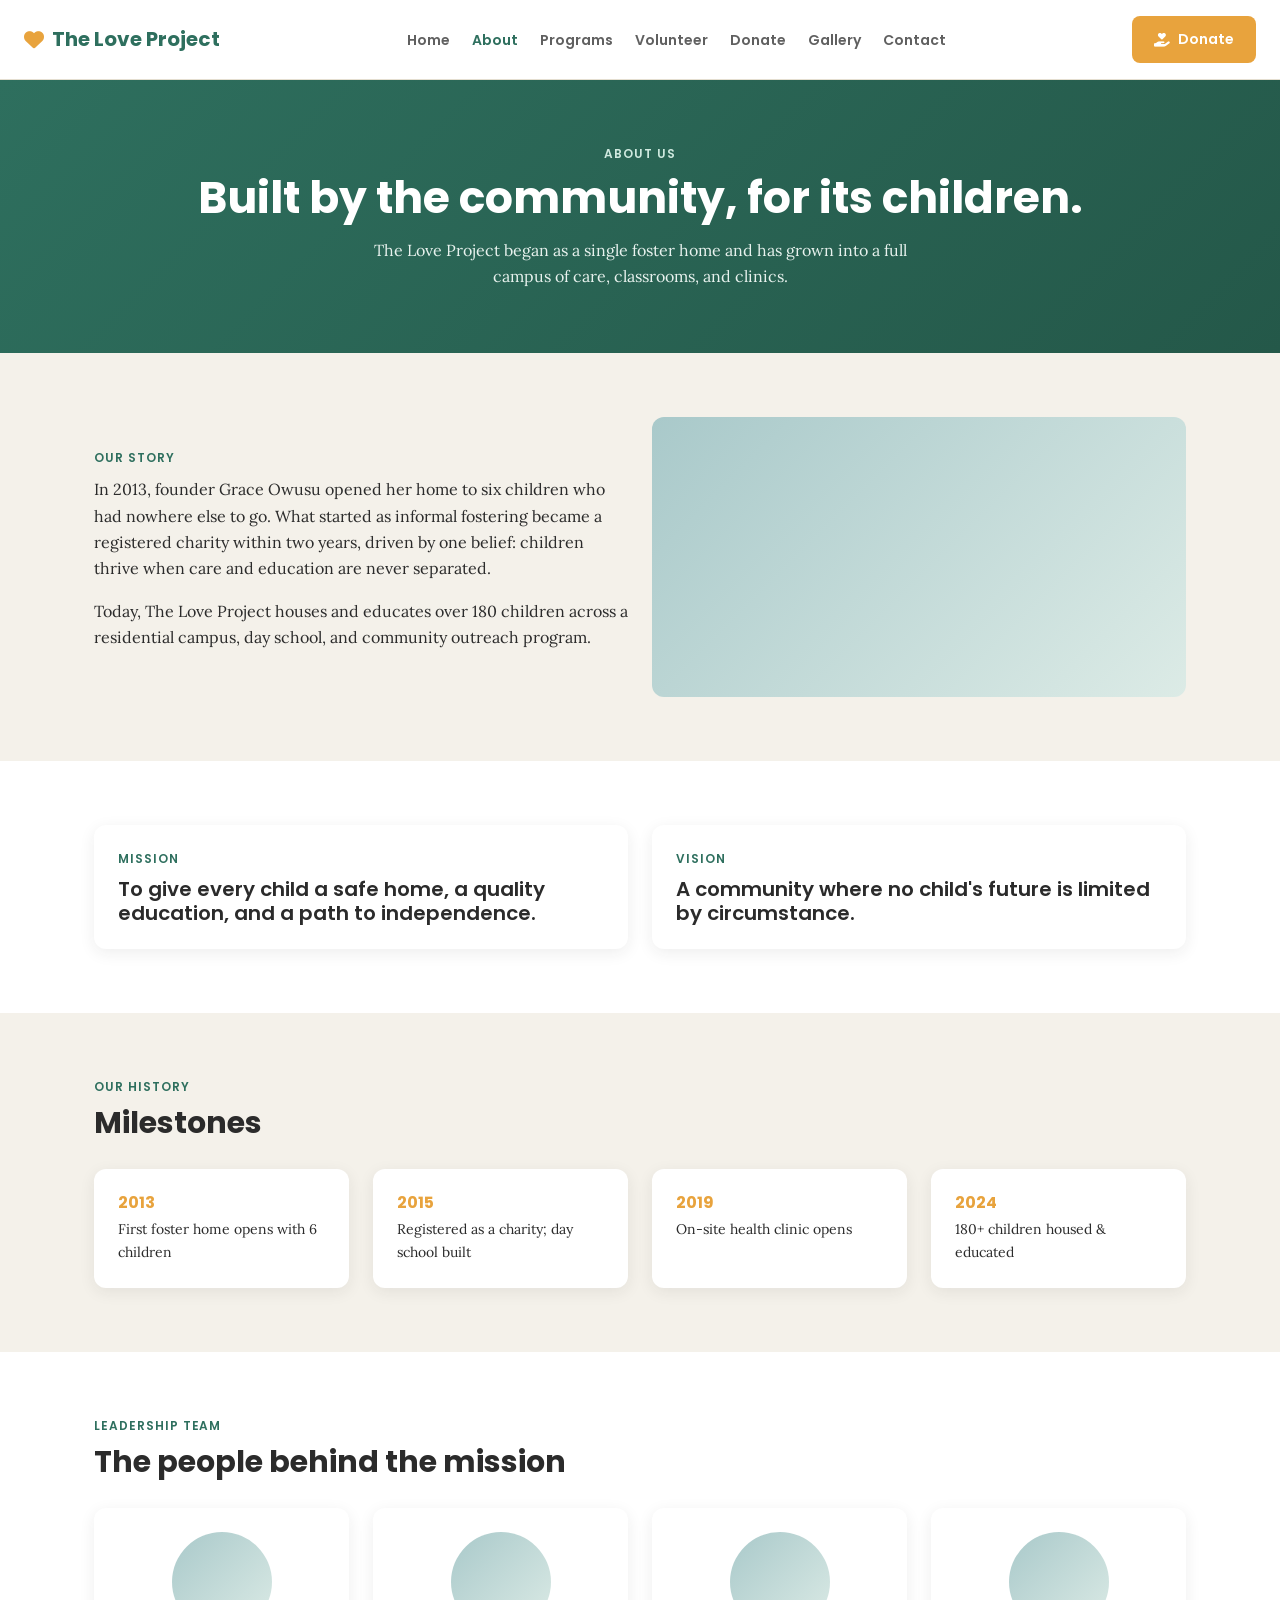
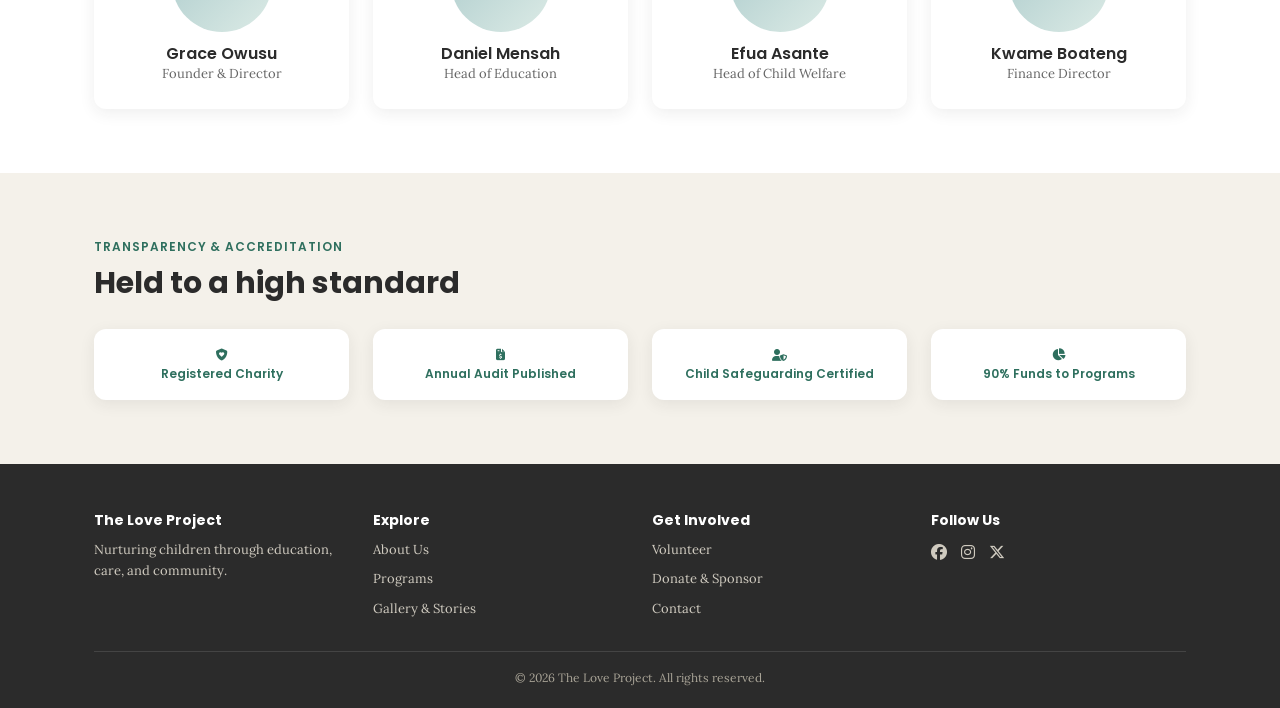
==== about.html @ d43dff1e "Initial commit: 7-page Love Project website (HTML/CSS + Font Awesome)" ====
<!DOCTYPE html>
<html lang="en">
<head>
<meta charset="UTF-8">
<meta name="viewport" content="width=device-width, initial-scale=1.0">
<title>The Love Project | About Us</title>
<link rel="preconnect" href="https://fonts.googleapis.com">
<link href="https://fonts.googleapis.com/css2?family=Poppins:wght@500;600;700&family=Lora:ital,wght@0,400;0,500;1,400&display=swap" rel="stylesheet">
<link rel="stylesheet" href="https://cdnjs.cloudflare.com/ajax/libs/font-awesome/6.5.1/css/all.min.css">
<link rel="stylesheet" href="css/style.css">
</head>
<body>

<header class="site-header">
  <a href="index.html" class="logo"><i class="fa-solid fa-heart"></i>The Love Project</a>
  <nav class="main-nav">
    <ul>
      <li><a href="index.html">Home</a></li>
      <li><a href="about.html" class="active">About</a></li>
      <li><a href="programs.html">Programs</a></li>
      <li><a href="volunteer.html">Volunteer</a></li>
      <li><a href="donate.html">Donate</a></li>
      <li><a href="gallery.html">Gallery</a></li>
      <li><a href="contact.html">Contact</a></li>
    </ul>
  </nav>
  <a href="donate.html" class="btn btn-primary"><i class="fa-solid fa-hand-holding-heart"></i>Donate</a>
</header>

<section class="page-header">
  <div class="container">
    <span class="eyebrow" style="color:#cfe9df;">About Us</span>
    <h1>Built by the community, for its children.</h1>
    <p>The Love Project began as a single foster home and has grown into a full campus of care, classrooms, and clinics.</p>
  </div>
</section>

<section class="section">
  <div class="container grid-2">
    <div>
      <span class="eyebrow">Our Story</span>
      <p>In 2013, founder Grace Owusu opened her home to six children who had nowhere else to go. What started as informal fostering became a registered charity within two years, driven by one belief: children thrive when care and education are never separated.</p>
      <p>Today, The Love Project houses and educates over 180 children across a residential campus, day school, and community outreach program.</p>
    </div>
    <div class="ph" style="height:280px;"></div>
  </div>
</section>

<section class="section section-alt">
  <div class="container grid-2" style="align-items:stretch;">
    <div class="card">
      <span class="eyebrow">Mission</span>
      <h3>To give every child a safe home, a quality education, and a path to independence.</h3>
    </div>
    <div class="card">
      <span class="eyebrow">Vision</span>
      <h3>A community where no child's future is limited by circumstance.</h3>
    </div>
  </div>
</section>

<section class="section">
  <div class="container">
    <span class="eyebrow">Our History</span>
    <h2 style="margin-bottom:28px;">Milestones</h2>
    <div class="grid-4">
      <div class="card"><div class="headfont" style="color:var(--amber);font-weight:700;">2013</div><p style="margin:6px 0 0;font-size:14px;">First foster home opens with 6 children</p></div>
      <div class="card"><div class="headfont" style="color:var(--amber);font-weight:700;">2015</div><p style="margin:6px 0 0;font-size:14px;">Registered as a charity; day school built</p></div>
      <div class="card"><div class="headfont" style="color:var(--amber);font-weight:700;">2019</div><p style="margin:6px 0 0;font-size:14px;">On-site health clinic opens</p></div>
      <div class="card"><div class="headfont" style="color:var(--amber);font-weight:700;">2024</div><p style="margin:6px 0 0;font-size:14px;">180+ children housed &amp; educated</p></div>
    </div>
  </div>
</section>

<section class="section section-alt">
  <div class="container">
    <span class="eyebrow">Leadership Team</span>
    <h2 style="margin-bottom:28px;">The people behind the mission</h2>
    <div class="grid-4">
      <div class="card text-center">
        <div class="ph ph-round" style="height:100px;width:100px;margin:0 auto 12px;"></div>
        <div class="headfont" style="font-weight:600;">Grace Owusu</div>
        <div style="font-size:13px;color:#666;">Founder &amp; Director</div>
      </div>
      <div class="card text-center">
        <div class="ph ph-round" style="height:100px;width:100px;margin:0 auto 12px;"></div>
        <div class="headfont" style="font-weight:600;">Daniel Mensah</div>
        <div style="font-size:13px;color:#666;">Head of Education</div>
      </div>
      <div class="card text-center">
        <div class="ph ph-round" style="height:100px;width:100px;margin:0 auto 12px;"></div>
        <div class="headfont" style="font-weight:600;">Efua Asante</div>
        <div style="font-size:13px;color:#666;">Head of Child Welfare</div>
      </div>
      <div class="card text-center">
        <div class="ph ph-round" style="height:100px;width:100px;margin:0 auto 12px;"></div>
        <div class="headfont" style="font-weight:600;">Kwame Boateng</div>
        <div style="font-size:13px;color:#666;">Finance Director</div>
      </div>
    </div>
  </div>
</section>

<section class="section">
  <div class="container">
    <span class="eyebrow">Transparency &amp; Accreditation</span>
    <h2 style="margin-bottom:28px;">Held to a high standard</h2>
    <div class="grid-4">
      <div class="badge"><i class="fa-solid fa-shield-heart"></i><br>Registered Charity</div>
      <div class="badge"><i class="fa-solid fa-file-invoice-dollar"></i><br>Annual Audit Published</div>
      <div class="badge"><i class="fa-solid fa-user-shield"></i><br>Child Safeguarding Certified</div>
      <div class="badge"><i class="fa-solid fa-chart-pie"></i><br>90% Funds to Programs</div>
    </div>
  </div>
</section>

<footer class="site-footer">
  <div class="container">
    <div class="grid-4">
      <div>
        <h4>The Love Project</h4>
        <p>Nurturing children through education, care, and community.</p>
      </div>
      <div>
        <h4>Explore</h4>
        <a href="about.html">About Us</a>
        <a href="programs.html">Programs</a>
        <a href="gallery.html">Gallery &amp; Stories</a>
      </div>
      <div>
        <h4>Get Involved</h4>
        <a href="volunteer.html">Volunteer</a>
        <a href="donate.html">Donate &amp; Sponsor</a>
        <a href="contact.html">Contact</a>
      </div>
      <div>
        <h4>Follow Us</h4>
        <div class="social-icons">
          <a href="#"><i class="fa-brands fa-facebook"></i></a>
          <a href="#"><i class="fa-brands fa-instagram"></i></a>
          <a href="#"><i class="fa-brands fa-x-twitter"></i></a>
        </div>
      </div>
    </div>
    <div class="footer-bottom">&copy; 2026 The Love Project. All rights reserved.</div>
  </div>
</footer>

</body>
</html>
---- css/style.css ----
/* ==========================================================
   THE LOVE PROJECT — SITE STYLESHEET
   Single shared stylesheet for all 7 pages.
   ========================================================== */

:root{
  --green:#2E6F5E;
  --green-dark:#245849;
  --amber:#E8A33D;
  --amber-dark:#CE8B29;
  --offwhite:#F4F1EA;
  --charcoal:#2B2B2B;
  --sky:#A9C9CA;
  --white:#ffffff;
  --radius:12px;
  --shadow:0 4px 16px rgba(43,43,43,.08);
  --gap:24px;
}

/* ---------- Reset ---------- */
*, *::before, *::after{ box-sizing:border-box; }
body{ margin:0; }
img{ max-width:100%; display:block; }
ul{ margin:0; padding:0; list-style:none; }
a{ color:inherit; text-decoration:none; }

/* ---------- Base typography ---------- */
body{
  font-family:'Lora', Georgia, serif;
  font-size:16px;
  line-height:1.65;
  color:var(--charcoal);
  background:var(--offwhite);
}
h1,h2,h3,h4,.headfont{
  font-family:'Poppins', Arial, sans-serif;
  color:var(--charcoal);
  margin:0;
  line-height:1.2;
}
h1{ font-size:44px; font-weight:700; }
h2{ font-size:30px; font-weight:700; }
h3{ font-size:20px; font-weight:600; }
p{ margin:0 0 16px; }
.eyebrow{
  font-family:'Poppins', Arial, sans-serif;
  font-size:12px;
  font-weight:600;
  letter-spacing:.08em;
  text-transform:uppercase;
  color:var(--green);
  margin-bottom:8px;
  display:block;
}
.section-sub{ color:#5c5747; max-width:620px; margin-bottom:32px; }

/* ---------- Layout helpers ---------- */
.container{ max-width:1140px; margin:0 auto; padding:0 24px; }
.section{ padding:64px 0; }
.section.tight{ padding:48px 0; }
.section-alt{ background:var(--white); }
.text-center{ text-align:center; }

.grid-2{ display:grid; grid-template-columns:1fr 1fr; gap:var(--gap); align-items:center; }
.grid-3{ display:grid; grid-template-columns:repeat(3,1fr); gap:var(--gap); }
.grid-4{ display:grid; grid-template-columns:repeat(4,1fr); gap:var(--gap); }

/* ---------- Buttons ---------- */
.btn{
  font-family:'Poppins', Arial, sans-serif;
  font-weight:600;
  font-size:14px;
  border:none;
  border-radius:8px;
  padding:12px 22px;
  cursor:pointer;
  display:inline-flex;
  align-items:center;
  gap:8px;
  transition:.15s ease;
}
.btn-primary{ background:var(--amber); color:#fff; }
.btn-primary:hover{ background:var(--amber-dark); }
.btn-secondary{
  background:transparent;
  color:var(--green);
  border:2px solid var(--green);
  padding:10px 20px;
}
.btn-secondary:hover{ background:var(--green); color:#fff; }
.btn-on-dark{ background:#fff; color:var(--green); }
.btn-outline-on-dark{ background:transparent; border:2px solid #fff; color:#fff; }

/* ---------- Header / Nav ---------- */
.site-header{
  display:flex;
  align-items:center;
  justify-content:space-between;
  padding:16px 24px;
  background:var(--white);
  border-bottom:1px solid #e4ded0;
  position:sticky;
  top:0;
  z-index:100;
}
.logo{
  font-family:'Poppins', Arial, sans-serif;
  font-weight:700;
  font-size:20px;
  color:var(--green);
  display:flex;
  align-items:center;
  gap:8px;
}
.logo i{ color:var(--amber); }
.main-nav ul{ display:flex; gap:22px; }
.main-nav a{
  font-family:'Poppins', Arial, sans-serif;
  font-size:14px;
  font-weight:600;
  color:var(--charcoal);
  opacity:.75;
  transition:.15s;
}
.main-nav a:hover, .main-nav a.active{ opacity:1; color:var(--green); }
.nav-toggle{ display:none; background:none; border:none; font-size:22px; color:var(--green); cursor:pointer; }

/* ---------- Hero ---------- */
.hero{
  background:linear-gradient(135deg, var(--green) 0%, var(--green-dark) 100%);
  color:#fff;
  padding:90px 0;
}
.hero h1{ color:#fff; max-width:640px; }
.hero p{ max-width:520px; font-size:18px; color:#e8f2ee; margin:18px 0 28px; }
.hero-actions{ display:flex; gap:14px; flex-wrap:wrap; }
.page-header{
  background:linear-gradient(135deg, var(--green) 0%, var(--green-dark) 100%);
  color:#fff;
  padding:64px 0;
  text-align:center;
}
.page-header h1{ color:#fff; }
.page-header p{ color:#e8f2ee; max-width:560px; margin:12px auto 0; }

/* ---------- Cards / Stats ---------- */
.card{
  background:#fff;
  border-radius:var(--radius);
  box-shadow:var(--shadow);
  padding:24px;
  transition:.15s;
}
.card:hover{ transform:translateY(-3px); }
.icon-badge{
  width:44px; height:44px;
  border-radius:10px;
  background:#eaf3f0;
  display:flex; align-items:center; justify-content:center;
  color:var(--green);
  font-size:18px;
  margin-bottom:12px;
}
.stat{
  background:#fff;
  border-radius:var(--radius);
  box-shadow:var(--shadow);
  padding:26px 18px;
  text-align:center;
}
.stat .num{ font-family:'Poppins', Arial, sans-serif; font-size:32px; font-weight:700; color:var(--green); }
.stat .lbl{ font-size:13px; color:#666; margin-top:4px; }
.badge{
  background:#fff;
  border-radius:var(--radius);
  box-shadow:var(--shadow);
  padding:16px;
  text-align:center;
  font-family:'Poppins', Arial, sans-serif;
  font-size:12px;
  font-weight:600;
  color:var(--green);
}
.quote{ font-style:italic; color:#444; }

/* Image placeholder blocks (swap for real photos) */
.ph{ border-radius:var(--radius); background:linear-gradient(135deg, var(--sky), #dcebe6); }
.ph-round{ border-radius:50%; }

/* ---------- Forms ---------- */
.field{ margin-bottom:16px; }
label{
  font-family:'Poppins', Arial, sans-serif;
  font-size:12px;
  font-weight:600;
  display:block;
  margin:0 0 6px;
}
input, textarea, select{
  font-family:'Lora', Georgia, serif;
  font-size:14px;
  padding:12px 14px;
  border:1.5px solid #d8d2c2;
  border-radius:8px;
  width:100%;
  background:#fff;
}
input:focus, textarea:focus, select:focus{
  outline:2px solid var(--amber);
  outline-offset:1px;
  border-color:var(--amber);
}

/* ---------- Donation amount / progress bars ---------- */
.pill{
  display:inline-block;
  padding:9px 18px;
  border-radius:20px;
  border:1.5px solid var(--green);
  font-family:'Poppins', Arial, sans-serif;
  font-size:13px;
  font-weight:600;
  color:var(--green);
  cursor:pointer;
  margin-right:8px;
}
.pill.active{ background:var(--green); color:#fff; }
.amt{
  display:flex; align-items:center; justify-content:center;
  border-radius:8px;
  border:1.5px solid #d8d2c2;
  padding:16px;
  font-family:'Poppins', Arial, sans-serif;
  font-weight:700;
  color:var(--green);
  background:#fff;
  cursor:pointer;
}
.amt.sel{ border-color:var(--amber); background:#fff6ea; }
.bar-row{ display:flex; align-items:center; gap:12px; margin-bottom:14px; }
.bar-label{ width:190px; font-family:'Poppins', Arial, sans-serif; font-size:13px; font-weight:600; }
.bar-track{ flex:1; height:14px; background:#e6e1d3; border-radius:8px; overflow:hidden; }
.bar-fill{ height:100%; border-radius:8px; }
.bar-pct{ width:44px; text-align:right; font-family:'Poppins', Arial, sans-serif; font-size:13px; font-weight:600; }

/* ---------- Gallery ---------- */
.photo-grid{ display:grid; grid-template-columns:repeat(4,1fr); gap:14px; }
.photo{ aspect-ratio:1/1; border-radius:var(--radius); }

/* ---------- Footer ---------- */
.site-footer{ background:var(--charcoal); color:#e9e6de; padding:48px 0 20px; }
.site-footer h4{ color:#fff; font-size:14px; margin-bottom:10px; }
.site-footer a{ color:#cfcabf; font-size:13px; display:block; margin-bottom:8px; }
.site-footer a:hover{ color:#fff; }
.site-footer p{ color:#cfcabf; font-size:13px; }
.footer-bottom{
  border-top:1px solid #444;
  margin-top:24px;
  padding-top:16px;
  font-size:12px;
  color:#a8a396;
  text-align:center;
}
.social-icons{ display:flex; gap:14px; margin-top:6px; }
.social-icons a{ font-size:16px; color:#cfcabf; }
.social-icons a:hover{ color:var(--amber); }

/* ---------- Responsive ---------- */
@media (max-width:900px){
  .grid-4{ grid-template-columns:1fr 1fr; }
  .grid-3{ grid-template-columns:1fr 1fr; }
  .photo-grid{ grid-template-columns:1fr 1fr; }
}
@media (max-width:700px){
  .grid-2{ grid-template-columns:1fr; }
  .grid-3, .grid-4{ grid-template-columns:1fr; }
  .main-nav{ display:none; }
  .nav-toggle{ display:block; }
  h1{ font-size:32px; }
  .hero{ padding:56px 0; }
}
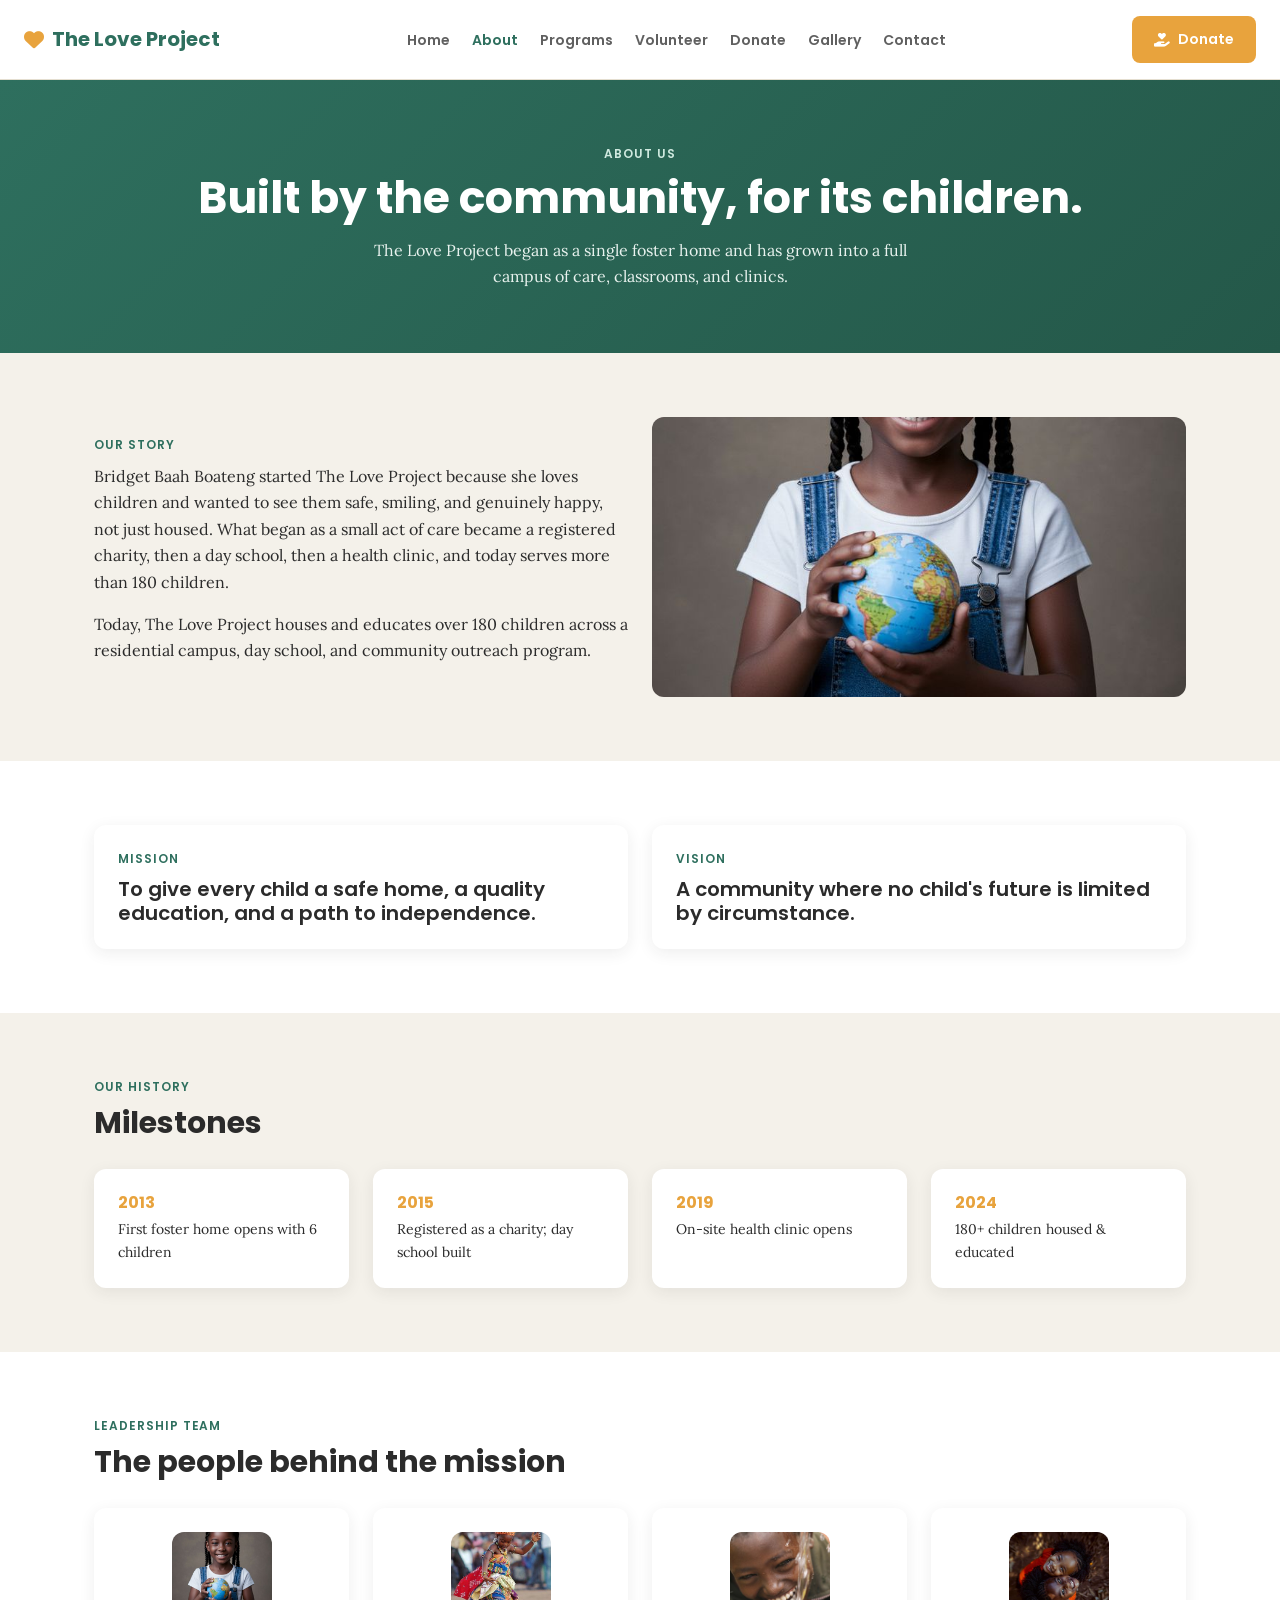
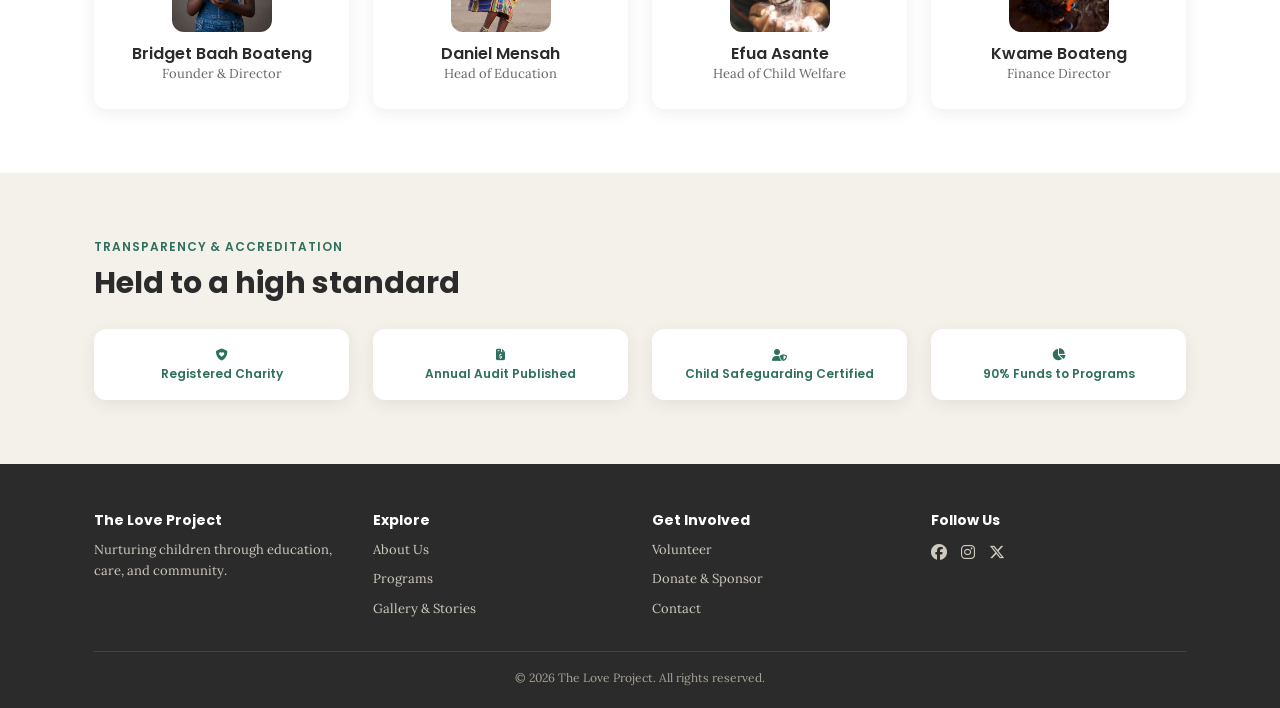
==== commit eb810713: "Initial website import" ====
--- a/about.html
+++ b/about.html
@@ -39,10 +39,10 @@
   <div class="container grid-2">
     <div>
       <span class="eyebrow">Our Story</span>
-      <p>In 2013, founder Grace Owusu opened her home to six children who had nowhere else to go. What started as informal fostering became a registered charity within two years, driven by one belief: children thrive when care and education are never separated.</p>
+      <p>Bridget Baah Boateng started The Love Project because she loves children and wanted to see them safe, smiling, and genuinely happy, not just housed. What began as a small act of care became a registered charity, then a day school, then a health clinic, and today serves more than 180 children.</p>
       <p>Today, The Love Project houses and educates over 180 children across a residential campus, day school, and community outreach program.</p>
     </div>
-    <div class="ph" style="height:280px;"></div>
+    <img class="ph-img" src="images/b.jpg" alt="Children learning together" style="height:280px;" />
   </div>
 </section>
 
@@ -78,22 +78,22 @@
     <h2 style="margin-bottom:28px;">The people behind the mission</h2>
     <div class="grid-4">
       <div class="card text-center">
-        <div class="ph ph-round" style="height:100px;width:100px;margin:0 auto 12px;"></div>
-        <div class="headfont" style="font-weight:600;">Grace Owusu</div>
+        <img class="ph-img ph-round" src="images/b.jpg" alt="Bridget Baah Boateng" style="height:100px;width:100px;margin:0 auto 12px;object-fit:cover;" />
+        <div class="headfont" style="font-weight:600;">Bridget Baah Boateng</div>
         <div style="font-size:13px;color:#666;">Founder &amp; Director</div>
       </div>
       <div class="card text-center">
-        <div class="ph ph-round" style="height:100px;width:100px;margin:0 auto 12px;"></div>
+        <img class="ph-img ph-round" src="images/d.jpg" alt="Daniel Mensah" style="height:100px;width:100px;margin:0 auto 12px;object-fit:cover;" />
         <div class="headfont" style="font-weight:600;">Daniel Mensah</div>
         <div style="font-size:13px;color:#666;">Head of Education</div>
       </div>
       <div class="card text-center">
-        <div class="ph ph-round" style="height:100px;width:100px;margin:0 auto 12px;"></div>
+        <img class="ph-img ph-round" src="images/f.jpg" alt="Efua Asante" style="height:100px;width:100px;margin:0 auto 12px;object-fit:cover;" />
         <div class="headfont" style="font-weight:600;">Efua Asante</div>
         <div style="font-size:13px;color:#666;">Head of Child Welfare</div>
       </div>
       <div class="card text-center">
-        <div class="ph ph-round" style="height:100px;width:100px;margin:0 auto 12px;"></div>
+        <img class="ph-img ph-round" src="images/g.jpg" alt="Kwame Boateng" style="height:100px;width:100px;margin:0 auto 12px;object-fit:cover;" />
         <div class="headfont" style="font-weight:600;">Kwame Boateng</div>
         <div style="font-size:13px;color:#666;">Finance Director</div>
       </div>
--- a/css/style.css
+++ b/css/style.css
@@ -184,8 +184,10 @@
 .quote{ font-style:italic; color:#444; }
 
 /* Image placeholder blocks (swap for real photos) */
-.ph{ border-radius:var(--radius); background:linear-gradient(135deg, var(--sky), #dcebe6); }
+.ph{ border-radius:var(--radius); background:linear-gradient(135deg, var(--sky), #dcebe6); overflow:hidden; }
 .ph-round{ border-radius:50%; }
+.ph-img{ width:100%; height:100%; object-fit:cover; border-radius:var(--radius); display:block; }
+.map-frame{ width:100%; height:280px; border:0; border-radius:var(--radius); box-shadow:var(--shadow); }
 
 /* ---------- Forms ---------- */
 .field{ margin-bottom:16px; }
